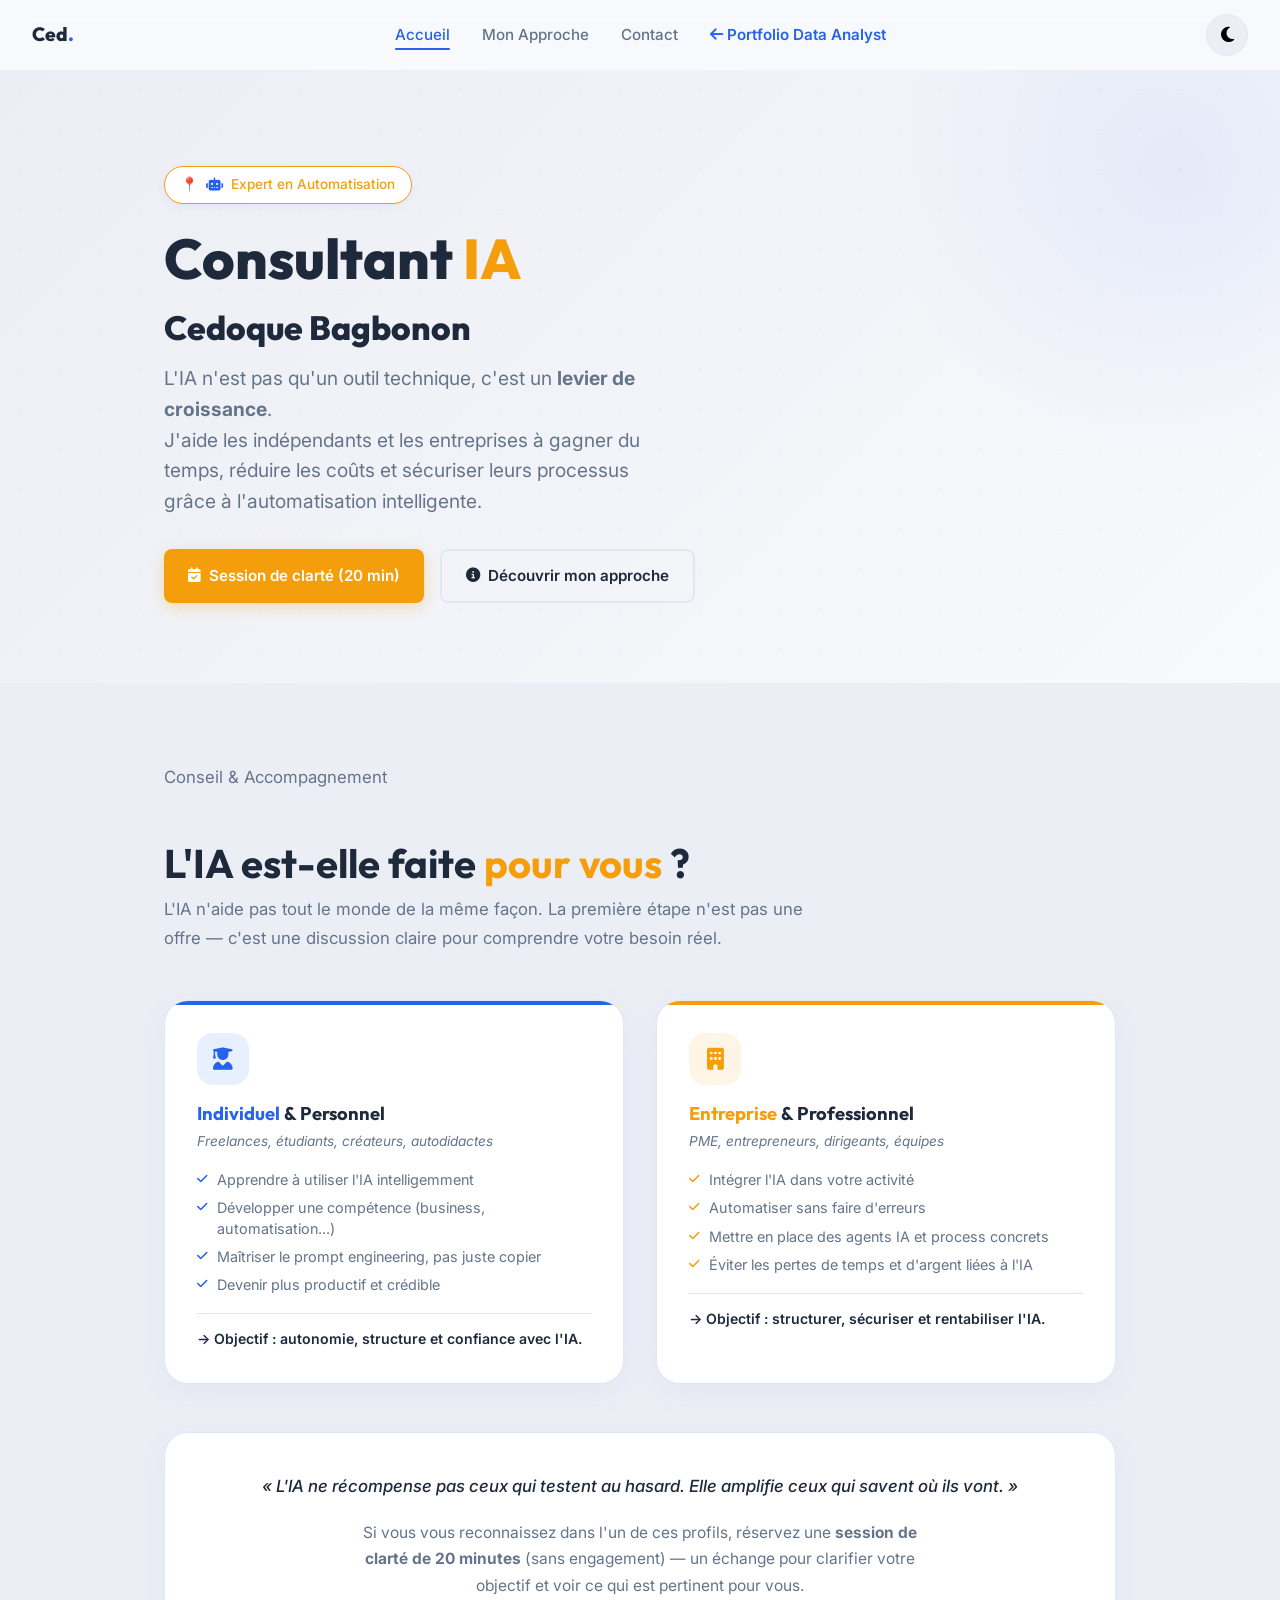
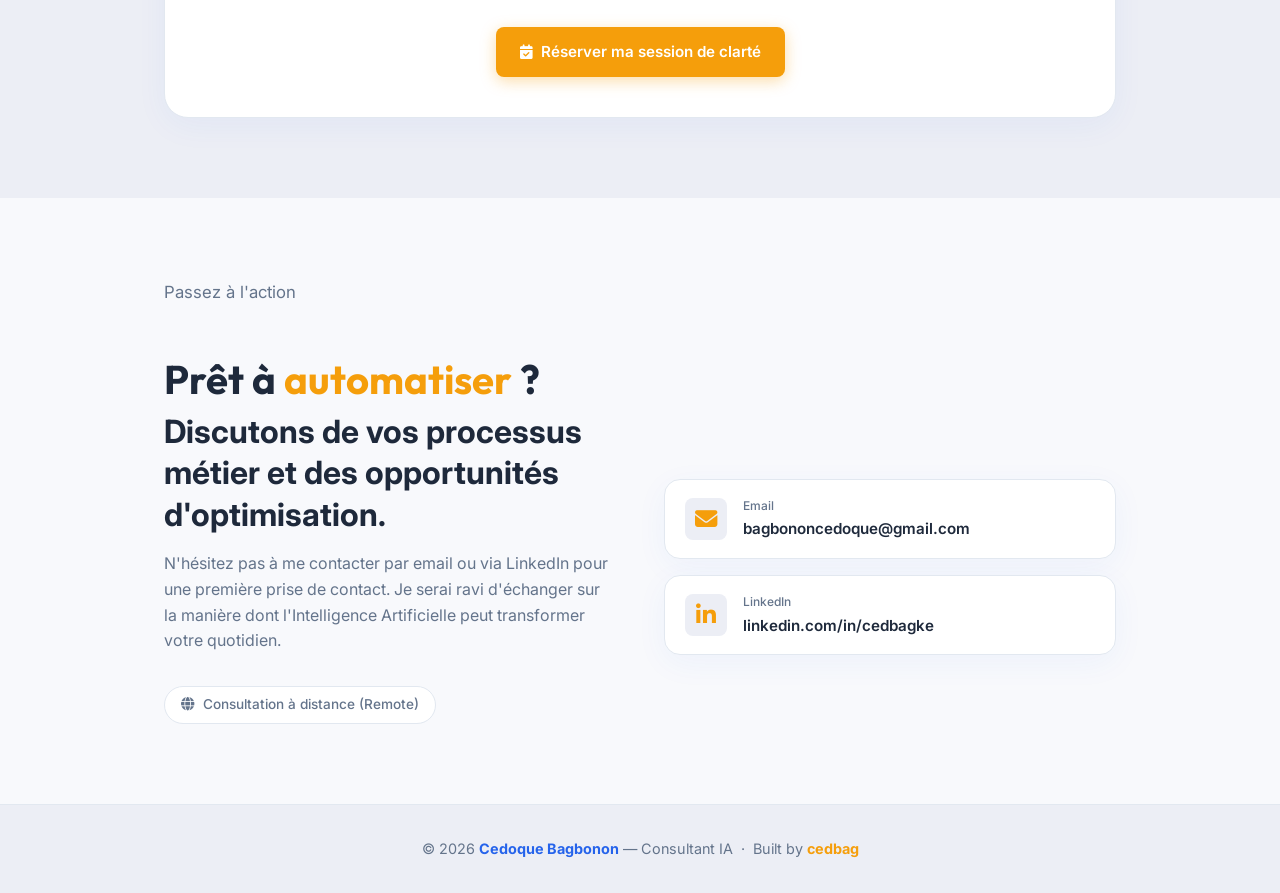
==== consultant-ia.html @ 60657709 "feat: optimization for Data Analyst recruitment, split IA profile" ====
<!DOCTYPE html>
<html lang="fr" data-theme="light">

<head>
  <meta charset="UTF-8">
  <meta name="viewport" content="width=device-width, initial-scale=1.0">
  <meta name="description"
    content="Cedoque Bagbonon – Consultant IA à Cotonou, Bénin. J'aide les entreprises et particuliers à automatiser leurs processus.">
  <title>Consultant IA | Cedoque Bagbonon</title>
  <link rel="icon" type="image/svg+xml"
    href="data:image/svg+xml,%3Csvg xmlns='http://www.w3.org/2000/svg' viewBox='0 0 32 32'%3E%3Crect width='32' height='32' rx='8' fill='%23F59E0B'/%3E%3Ctext x='16' y='22' font-family='sans-serif' font-size='14' font-weight='700' text-anchor='middle' fill='white'%3ECB%3C/text%3E%3C/svg%3E">
  <link rel="stylesheet" href="https://cdnjs.cloudflare.com/ajax/libs/font-awesome/6.5.0/css/all.min.css">
  <link href="https://assets.calendly.com/assets/external/widget.css" rel="stylesheet">
  <link rel="stylesheet" href="style.css">
</head>

<body>
  <!-- ============================================================
       NAVIGATION
  ============================================================ -->
  <nav id="navbar" class="glass-nav">
    <div class="nav-logo">Ced<span>.</span></div>

    <div class="nav-links" id="nav-links">
      <a href="#hero">Accueil</a>
      <a href="#consultation-ia">Mon Approche</a>
      <a href="#contact">Contact</a>
      <a href="index.html" class="nav-ia-link" style="color: var(--accent-blue) !important;"><i class="fas fa-arrow-left"></i> Portfolio Data Analyst</a>
    </div>

    <div class="nav-right">
      <button id="theme-toggle" aria-label="Basculer le mode sombre/clair">
        <i class="fas fa-moon" id="theme-icon"></i>
      </button>
      <button class="nav-toggle" id="nav-toggle" aria-label="Menu">
        <span></span><span></span><span></span>
      </button>
    </div>
  </nav>

  <!-- ============================================================
       HERO
  ============================================================ -->
  <section id="hero" class="hero-ia">
    <div class="hero-background-pattern"></div>
    <div class="container relative-z">
      <div class="hero-inner">
        <div class="hero-text fade-in">
          <div class="hero-badge" style="border-color: var(--accent-amber); color: var(--accent-amber);">
            <i class="fas fa-robot"></i> Expert en Automatisation
          </div>
          <h1 class="hero-title">
            Consultant <span class="accent-amber">IA</span><br>
            <span style="font-size: 0.6em; color: var(--text-primary);">Cedoque Bagbonon</span>
          </h1>
          <p class="hero-tagline">
            L'IA n'est pas qu'un outil technique, c'est un <strong>levier de croissance</strong>.<br>
            J'aide les indépendants et les entreprises à gagner du temps, réduire les coûts et sécuriser leurs processus grâce à l'automatisation intelligente.
          </p>
          <div class="hero-cta">
            <a href="" onclick="Calendly.initPopupWidget({url: 'https://calendly.com/bagbononcedoque/30min'}); return false;" class="btn btn-primary" style="background: var(--accent-amber); box-shadow: 0 4px 15px rgba(245, 158, 11, 0.3);">
              <i class="fas fa-calendar-check"></i> Session de clarté (20 min)
            </a>
            <a href="#consultation-ia" class="btn btn-secondary">
              <i class="fas fa-info-circle"></i> Découvrir mon approche
            </a>
          </div>
        </div>
      </div>
    </div>
  </section>

  <!-- ============================================================
       CONSULTATION IA
  ============================================================ -->
  <section id="consultation-ia" class="section">
    <div class="container">
      <p class="section-subtitle">Conseil & Accompagnement</p>
      <h2 class="section-title fade-in">
        L'IA est-elle faite <span class="accent-amber">pour vous</span> ?
      </h2>
      <p class="section-subtitle fade-in ia-subtitle">
        L'IA n'aide pas tout le monde de la même façon. La première étape n'est pas une offre — c'est
        une discussion claire pour comprendre votre besoin réel.
      </p>

      <div class="ia-profiles fade-in">

        <!-- Profil 1 : Individuel -->
        <div class="ia-profile-card personal glass-card">
          <div class="ia-profile-icon">
            <i class="fas fa-user-graduate"></i>
          </div>
          <h3><span class="accent">Individuel</span> &amp; Personnel</h3>
          <p class="ia-profile-desc">Freelances, étudiants, créateurs, autodidactes</p>
          <ul class="ia-profile-list">
            <li><i class="fas fa-check"></i> Apprendre à utiliser l'IA intelligemment</li>
            <li><i class="fas fa-check"></i> Développer une compétence (business, automatisation...)</li>
            <li><i class="fas fa-check"></i> Maîtriser le prompt engineering, pas juste copier</li>
            <li><i class="fas fa-check"></i> Devenir plus productif et crédible</li>
          </ul>
          <p class="ia-profile-goal">→ Objectif : autonomie, structure et confiance avec l'IA.</p>
        </div>

        <!-- Profil 2 : Entreprise -->
        <div class="ia-profile-card business glass-card">
          <div class="ia-profile-icon">
            <i class="fas fa-building"></i>
          </div>
          <h3><span class="accent-amber">Entreprise</span> &amp; Professionnel</h3>
          <p class="ia-profile-desc">PME, entrepreneurs, dirigeants, équipes</p>
          <ul class="ia-profile-list">
            <li><i class="fas fa-check"></i> Intégrer l'IA dans votre activité</li>
            <li><i class="fas fa-check"></i> Automatiser sans faire d'erreurs</li>
            <li><i class="fas fa-check"></i> Mettre en place des agents IA et process concrets</li>
            <li><i class="fas fa-check"></i> Éviter les pertes de temps et d'argent liées à l'IA</li>
          </ul>
          <p class="ia-profile-goal">→ Objectif : structurer, sécuriser et rentabiliser l'IA.</p>
        </div>

      </div>

      <!-- Citation + CTA -->
      <div class="ia-cta-block fade-in glass-card">
        <blockquote class="ia-quote">
          &laquo;&nbsp;L'IA ne récompense pas ceux qui testent au hasard.
          Elle amplifie ceux qui savent où ils vont.&nbsp;&raquo;
        </blockquote>
        <p class="ia-cta-desc">
          Si vous vous reconnaissez dans l'un de ces profils, réservez une <strong>session de clarté
          de 20 minutes</strong> (sans engagement) — un échange pour clarifier votre objectif et voir ce
          qui est pertinent pour vous.
        </p>
        <div class="ia-cta-buttons">
          <a href=""
            onclick="Calendly.initPopupWidget({url: 'https://calendly.com/bagbononcedoque/30min'}); return false;"
            class="btn btn-amber" style="background: var(--accent-amber); color: white; padding: 0.75rem 1.5rem; border-radius: var(--radius-sm); display: inline-flex; align-items: center; gap: 0.5rem; font-weight: 600; text-decoration: none;">
            <i class="fas fa-calendar-check"></i> Réserver ma session de clarté
          </a>
        </div>
      </div>
    </div>
  </section>

  <!-- ============================================================
       CONTACT
  ============================================================ -->
  <section id="contact" class="section" style="background: var(--bg-primary);">
    <div class="container">
      <p class="section-subtitle">Passez à l'action</p>
      <h2 class="section-title fade-in">Prêt à <span class="accent-amber">automatiser</span> ?</h2>

      <div class="contact-grid fade-in">
        <div class="contact-left">
          <p class="contact-headline">Discutons de vos processus métier et des opportunités d'optimisation.</p>
          <p class="contact-desc">
            N'hésitez pas à me contacter par email ou via LinkedIn pour une première prise de contact. Je serai ravi d'échanger sur la manière dont l'Intelligence Artificielle peut transformer votre quotidien.
          </p>
          <span class="contact-location">
            <i class="fas fa-globe"></i>
            Consultation à distance (Remote)
          </span>
        </div>

        <div class="contact-links">
          <a href="mailto:bagbononcedoque@gmail.com" class="contact-link glass-card">
            <span class="contact-link-icon" style="color: var(--accent-amber);"><i class="fas fa-envelope"></i></span>
            <div class="contact-link-text">
              <span class="contact-link-label">Email</span>
              <span class="contact-link-value">bagbononcedoque@gmail.com</span>
            </div>
          </a>
          <a href="https://www.linkedin.com/in/cedbagke" target="_blank" rel="noopener noreferrer" class="contact-link glass-card">
            <span class="contact-link-icon" style="color: var(--accent-amber);"><i class="fab fa-linkedin-in"></i></span>
            <div class="contact-link-text">
              <span class="contact-link-label">LinkedIn</span>
              <span class="contact-link-value">linkedin.com/in/cedbagke</span>
            </div>
          </a>
        </div>
      </div>
    </div>
  </section>

  <!-- ============================================================
       FOOTER
  ============================================================ -->
  <footer>
    <p>
      &copy; 2026 <strong>Cedoque Bagbonon</strong> — Consultant IA
      &nbsp;&middot;&nbsp;
      Built by <strong class="accent-amber">cedbag</strong>
    </p>
  </footer>

  <script src="https://assets.calendly.com/assets/external/widget.js" type="text/javascript" async></script>
  <script src="script.js"></script>
</body>
</html>
---- style.css ----
/* ===================================================
   PORTFOLIO – Cedoque Bagbonon
   Style global | Dark/Light Mode | Responsive
=================================================== */

/* --- Google Fonts --- */
@import url('https://fonts.googleapis.com/css2?family=Outfit:wght@300;400;500;600;700;800&family=Inter:wght@300;400;500;600&display=swap');

/* --- CSS Variables (Mode Clair par défaut) --- */
:root {
  --bg-primary: #F8F9FC;
  --bg-secondary: #ECEEF5;
  --bg-card: #FFFFFF;
  --accent-blue: #2563EB;
  --accent-blue-light: #60A5FA;
  --accent-amber: #F59E0B;
  --accent-amber-light: #FCD34D;
  --text-primary: #1E293B;
  --text-secondary: #64748B;
  --text-inverse: #F8F9FC;
  --border: #E2E8F0;
  --shadow-sm: 0 2px 8px rgba(37, 99, 235, 0.07);
  --shadow-md: 0 8px 32px rgba(37, 99, 235, 0.12);
  --shadow-lg: 0 20px 60px rgba(37, 99, 235, 0.15);
  --radius-sm: 8px;
  --radius-md: 16px;
  --radius-lg: 24px;
  --radius-full: 9999px;
  --transition: 0.3s cubic-bezier(0.4, 0, 0.2, 1);
  --font-heading: 'Outfit', sans-serif;
  --font-body: 'Inter', sans-serif;
  --nav-height: 70px;
}

/* --- Mode Sombre (Bleu Nuit) --- */
[data-theme="dark"] {
  --bg-primary: #0F1624;
  --bg-secondary: #1A2540;
  --bg-card: #1E2D4A;
  --accent-blue: #3B82F6;
  --accent-blue-light: #93C5FD;
  --accent-amber: #FBBF24;
  --accent-amber-light: #FDE68A;
  --text-primary: #E2E8F0;
  --text-secondary: #94A3B8;
  --text-inverse: #0F1624;
  --border: #2D3F6B;
  --shadow-sm: 0 2px 8px rgba(0, 0, 0, 0.3);
  --shadow-md: 0 8px 32px rgba(0, 0, 0, 0.4);
  --shadow-lg: 0 20px 60px rgba(0, 0, 0, 0.5);
}

/* =============================================
   RESET & BASE
============================================= */
*,
*::before,
*::after {
  box-sizing: border-box;
  margin: 0;
  padding: 0;
}

html {
  scroll-behavior: smooth;
  scroll-padding-top: var(--nav-height);
}

body {
  font-family: var(--font-body);
  background-color: var(--bg-primary);
  color: var(--text-primary);
  line-height: 1.7;
  transition: background-color var(--transition), color var(--transition);
  overflow-x: hidden;
}

h1,
h2,
h3,
h4 {
  font-family: var(--font-heading);
  line-height: 1.2;
}

a {
  color: var(--accent-blue);
  text-decoration: none;
  transition: color var(--transition);
}

a:hover {
  color: var(--accent-amber);
}

img {
  max-width: 100%;
  display: block;
}

/* =============================================
   LAYOUT HELPERS
============================================= */
.container {
  max-width: 1000px;
  margin: 0 auto;
  padding: 0 1.5rem;
}

.section {
  padding: 5rem 0;
}

.section-title {
  font-size: clamp(1.8rem, 4vw, 2.5rem);
  font-weight: 700;
  color: var(--text-primary);
  margin-bottom: 0.5rem;
}

.section-subtitle {
  color: var(--text-secondary);
  font-size: 1.05rem;
  margin-bottom: 3rem;
}

.accent {
  color: var(--accent-blue);
}

.accent-amber {
  color: var(--accent-amber);
}

/* Classes utilitaires (remplacent les anciens styles inline) */
.icon-amber { color: var(--accent-amber); }
.icon-blue  { color: var(--accent-blue); }

.about-desc {
  color: var(--text-secondary);
  margin-bottom: 2rem;
  font-size: 0.97rem;
  line-height: 1.7;
  text-align: justify;
}

.langs-grid--spaced {
  margin-top: 2rem;
}

.ia-subtitle {
  max-width: 640px;
}


/* Fade-in au scroll */
.fade-in {
  opacity: 0;
  transform: translateY(30px);
  transition: opacity 0.6s ease, transform 0.6s ease;
}

.fade-in.visible {
  opacity: 1;
  transform: translateY(0);
}

/* =============================================
   NAVIGATION
============================================= */
nav {
  position: sticky;
  top: 0;
  z-index: 100;
  background: var(--bg-primary);
  border-bottom: 1px solid var(--border);
  height: var(--nav-height);
  display: flex;
  align-items: center;
  justify-content: space-between;
  padding: 0 2rem;
  -webkit-backdrop-filter: blur(10px);
  backdrop-filter: blur(10px);
  transition: background-color var(--transition);
}

.nav-logo {
  font-family: var(--font-heading);
  font-weight: 800;
  font-size: 1.2rem;
  color: var(--text-primary);
}

.nav-logo span {
  color: var(--accent-blue);
}

.nav-links {
  display: flex;
  align-items: center;
  gap: 2rem;
}

.nav-links a {
  color: var(--text-secondary);
  font-weight: 500;
  font-size: 0.95rem;
  position: relative;
  transition: color var(--transition);
}

.nav-links a::after {
  content: '';
  position: absolute;
  bottom: -3px;
  left: 0;
  width: 0;
  height: 2px;
  background: var(--accent-blue);
  transition: width var(--transition);
  border-radius: 2px;
}

.nav-links a:hover,
.nav-links a.active {
  color: var(--accent-blue);
}

.nav-links a:hover::after,
.nav-links a.active::after {
  width: 100%;
}

/* Toggle Dark/Light */
#theme-toggle {
  background: var(--bg-secondary);
  border: 1px solid var(--border);
  border-radius: var(--radius-full);
  width: 42px;
  height: 42px;
  display: flex;
  align-items: center;
  justify-content: center;
  cursor: pointer;
  font-size: 1.1rem;
  transition: background var(--transition), transform var(--transition);
  flex-shrink: 0;
}

#theme-toggle:hover {
  transform: rotate(20deg);
  background: var(--bg-secondary);
}

/* --- Icônes Font Awesome (styles globaux) --- */
.fa,
.fas,
.fab,
.far {
  display: inline-flex;
  align-items: center;
  justify-content: center;
}

/* Hero badge icon */
.hero-badge .fas {
  color: var(--accent-blue);
  font-size: 0.85rem;
}

/* Timeline icons */
.timeline-icon {
  color: var(--accent-blue);
  font-size: 0.95rem;
  margin-right: 0.4rem;
}

/* Expertise icon FA (remplace l'emoji) */
.expertise-icon-fa {
  width: 56px;
  height: 56px;
  border-radius: var(--radius-md);
  display: flex;
  align-items: center;
  justify-content: center;
  font-size: 1.5rem;
  margin-bottom: 1.25rem;
}

.expertise-card.blue .expertise-icon-fa {
  background: rgba(37, 99, 235, 0.12);
  color: var(--accent-blue);
}

.expertise-card.amber .expertise-icon-fa {
  background: rgba(245, 158, 11, 0.12);
  color: var(--accent-amber);
}

/* Skill icon */
.skill-icon {
  font-size: 1rem;
  color: var(--accent-blue);
}

/* Certification icons */
.cert-icon-fa {
  width: 42px;
  height: 42px;
  border-radius: var(--radius-sm);
  display: flex;
  align-items: center;
  justify-content: center;
  font-size: 1.1rem;
  flex-shrink: 0;
}

.cert-icon-fa.blue {
  background: rgba(37, 99, 235, 0.1);
  color: var(--accent-blue);
}

.cert-icon-fa.amber {
  background: rgba(245, 158, 11, 0.1);
  color: var(--accent-amber);
}

/* Achievement icon */
.achieve-icon {
  font-size: 1.1rem;
  color: var(--accent-blue);
  width: 36px;
  height: 36px;
  background: rgba(37, 99, 235, 0.1);
  border-radius: 50%;
  display: flex;
  align-items: center;
  justify-content: center;
  flex-shrink: 0;
}

/* Contact link icon */
.contact-link-icon {
  width: 42px;
  height: 42px;
  background: var(--bg-secondary);
  border-radius: var(--radius-sm);
  display: flex;
  align-items: center;
  justify-content: center;
  font-size: 1.2rem;
  color: var(--accent-blue);
  flex-shrink: 0;
}

/* Case study org icon */
.case-study-org .fas {
  color: var(--accent-blue);
  margin-right: 0.3rem;
}

/* Meta tag icon */
.meta-tag .fas {
  color: var(--accent-blue);
  font-size: 0.7rem;
  margin-right: 0.2rem;
}

/* Language card icon */
.lang-flag-icon {
  font-size: 1.6rem;
  color: var(--accent-blue);
}

/* Button icons */
.btn .fas,
.btn .fab,
.button .fas,
.button .fab {
  font-size: 0.9rem;
}

.nav-right {
  display: flex;
  align-items: center;
  gap: 1rem;
}

/* =============================================
   HERO SECTION
============================================= */
#hero {
  background: linear-gradient(135deg, var(--bg-secondary) 0%, var(--bg-primary) 100%);
  padding: 6rem 0 5rem;
  position: relative;
  overflow: hidden;
}

#hero::before {
  content: '';
  position: absolute;
  top: -200px;
  right: -200px;
  width: 600px;
  height: 600px;
  border-radius: 50%;
  background: radial-gradient(circle, rgba(37, 99, 235, 0.08) 0%, transparent 70%);
  pointer-events: none;
}

.hero-inner {
  display: flex;
  align-items: center;
  justify-content: space-between;
  gap: 3rem;
}

.hero-text {
  flex: 1;
}

.hero-badge {
  display: inline-flex;
  align-items: center;
  gap: 0.5rem;
  background: var(--bg-card);
  border: 1px solid var(--border);
  border-radius: var(--radius-full);
  padding: 0.4rem 1rem;
  font-size: 0.85rem;
  font-weight: 500;
  color: var(--text-secondary);
  margin-bottom: 1.5rem;
  box-shadow: var(--shadow-sm);
}

.hero-badge::before {
  content: '📍';
}

.hero-title {
  font-size: clamp(2.2rem, 5vw, 3.5rem);
  font-weight: 800;
  color: var(--text-primary);
  margin-bottom: 0.75rem;
  line-height: 1.1;
}

.hero-tagline {
  font-size: clamp(1rem, 2vw, 1.2rem);
  color: var(--text-secondary);
  margin-bottom: 2rem;
  max-width: 520px;
  line-height: 1.6;
}

/* Typewriter */
.typewriter-wrapper {
  display: inline-block;
  color: var(--accent-blue);
  font-weight: 700;
  position: relative;
}

.typewriter-cursor {
  display: inline-block;
  width: 3px;
  background: var(--accent-amber);
  animation: blink 1s infinite;
  border-radius: 2px;
  margin-left: 2px;
  vertical-align: text-bottom;
}

@keyframes blink {

  0%,
  100% {
    opacity: 1
  }

  50% {
    opacity: 0
  }
}

.hero-cta {
  display: flex;
  gap: 1rem;
  flex-wrap: wrap;
}

/* =============================================
   BUTTONS
============================================= */
.btn {
  display: inline-flex;
  align-items: center;
  gap: 0.5rem;
  padding: 0.75rem 1.5rem;
  border-radius: var(--radius-sm);
  font-weight: 600;
  font-size: 0.95rem;
  cursor: pointer;
  border: none;
  text-decoration: none;
  transition: all var(--transition);
  font-family: var(--font-body);
}

.btn-primary {
  background: var(--accent-blue);
  color: white;
  box-shadow: 0 4px 15px rgba(37, 99, 235, 0.3);
}

.btn-primary:hover {
  background: #1D4ED8;
  transform: translateY(-2px);
  box-shadow: 0 8px 25px rgba(37, 99, 235, 0.4);
  color: white;
}

.btn-secondary {
  background: transparent;
  color: var(--text-primary);
  border: 2px solid var(--border);
}

.btn-secondary:hover {
  border-color: var(--accent-amber);
  color: var(--accent-amber);
  transform: translateY(-2px);
}

/* Boutons des cartes projets */
.button {
  display: inline-flex;
  align-items: center;
  gap: 0.4rem;
  background: var(--accent-blue);
  color: white !important;
  padding: 0.55rem 1.1rem;
  border-radius: var(--radius-sm);
  font-weight: 600;
  font-size: 0.9rem;
  margin-top: 1rem;
  transition: all var(--transition);
}

.button:hover {
  background: #1D4ED8;
  transform: translateY(-2px);
  box-shadow: 0 4px 15px rgba(37, 99, 235, 0.35);
  color: white !important;
}

/* Bouton GitHub secondaire sur les cartes projet */
.btn-github-card {
  background: var(--bg-secondary) !important;
  color: var(--text-primary) !important;
  border: 1px solid var(--border);
  box-shadow: none;
}

.btn-github-card:hover {
  background: var(--text-primary) !important;
  color: var(--bg-primary) !important;
  border-color: var(--text-primary);
  box-shadow: none;
}

/* =============================================
   RÉALISATIONS — layout corrigé
============================================= */
.achievements-list {
  list-style: none;
  display: flex;
  flex-direction: column;
  gap: 0.85rem;
}

.achievements-list li {
  display: flex;
  align-items: flex-start;
  gap: 0.85rem;
  background: var(--bg-card);
  border: 1px solid var(--border);
  border-radius: var(--radius-sm);
  padding: 0.9rem 1.2rem;
  box-shadow: var(--shadow-sm);
  font-size: 0.95rem;
  color: var(--text-secondary);
  line-height: 1.55;
}

.achievements-list li span {
  flex: 1;
}

.achievements-list .achieve-icon {
  flex-shrink: 0;
  margin-top: 2px;
}


/* =============================================
   HERO PHOTO
============================================= */
.hero-photo-wrapper {
  position: relative;
  flex-shrink: 0;
  width: 240px;
  height: 240px;
}

.hero-photo-ring {
  position: absolute;
  inset: -10px;
  border-radius: 50%;
  background: conic-gradient(var(--accent-amber), var(--accent-blue), var(--accent-amber));
  animation: spin-ring 6s linear infinite;
  opacity: 0.6;
}

@keyframes spin-ring {
  to {
    transform: rotate(360deg);
  }
}

.hero-photo-ring-inner {
  position: absolute;
  inset: 4px;
  border-radius: 50%;
  background: var(--bg-primary);
}

.hero-photo {
  position: absolute;
  inset: 12px;
  border-radius: 50%;
  object-fit: cover;
  width: calc(100% - 24px);
  height: calc(100% - 24px);
}

/* =============================================
   ABOUT / MON HISTOIRE
============================================= */
#about {
  background: var(--bg-secondary);
}

.about-grid {
  display: grid;
  grid-template-columns: 1fr 1.8fr;
  gap: 3rem;
  align-items: start;
}

.about-sidebar {
  text-align: center;
}

.about-photo {
  width: 160px;
  height: 160px;
  border-radius: 50%;
  object-fit: cover;
  margin: 0 auto 1.5rem;
  border: 4px solid var(--accent-blue);
  box-shadow: var(--shadow-md);
}

.personality-badges {
  display: flex;
  flex-wrap: wrap;
  gap: 0.5rem;
  justify-content: center;
  margin-top: 1rem;
}

.badge {
  background: var(--bg-card);
  border: 1px solid var(--border);
  border-radius: var(--radius-full);
  padding: 0.3rem 0.8rem;
  font-size: 0.8rem;
  font-weight: 600;
  color: var(--text-secondary);
}

.badge.blue {
  border-color: var(--accent-blue);
  color: var(--accent-blue);
}

.badge.amber {
  border-color: var(--accent-amber);
  color: var(--accent-amber);
}

/* Timeline */
.timeline {
  position: relative;
  padding-left: 1.5rem;
}

.timeline::before {
  content: '';
  position: absolute;
  left: 0;
  top: 0;
  bottom: 0;
  width: 2px;
  background: linear-gradient(to bottom, var(--accent-blue), var(--accent-amber));
  border-radius: 2px;
}

.timeline-item {
  position: relative;
  margin-bottom: 2rem;
  padding-left: 1.5rem;
}

.timeline-item::before {
  content: '';
  position: absolute;
  left: -1.95rem;
  top: 6px;
  width: 12px;
  height: 12px;
  border-radius: 50%;
  background: var(--accent-blue);
  border: 3px solid var(--bg-secondary);
  box-shadow: 0 0 0 2px var(--accent-blue);
}

.timeline-year {
  font-size: 0.8rem;
  font-weight: 700;
  color: var(--accent-blue);
  text-transform: uppercase;
  letter-spacing: 1px;
}

.timeline-title {
  font-family: var(--font-heading);
  font-weight: 600;
  font-size: 1rem;
  color: var(--text-primary);
  margin: 0.2rem 0;
}

.timeline-desc {
  font-size: 0.88rem;
  color: var(--text-secondary);
}

.about-intro {
  font-size: 1.1rem;
  color: var(--text-primary);
  font-weight: 500;
  margin-bottom: 1.5rem;
  line-height: 1.6;
  border-left: 3px solid var(--accent-amber);
  padding-left: 1rem;
}

/* =============================================
   DOUBLE EXPERTISE
============================================= */
#expertise {
  background: var(--bg-primary);
}

.expertise-grid {
  display: grid;
  grid-template-columns: 1fr 1fr;
  gap: 2rem;
}

.expertise-card {
  background: var(--bg-card);
  border: 1px solid var(--border);
  border-radius: var(--radius-lg);
  padding: 2.5rem;
  box-shadow: var(--shadow-sm);
  transition: transform var(--transition), box-shadow var(--transition);
  position: relative;
  overflow: hidden;
}

.expertise-card::before {
  content: '';
  position: absolute;
  top: 0;
  left: 0;
  right: 0;
  height: 4px;
  border-radius: var(--radius-lg) var(--radius-lg) 0 0;
}

.expertise-card.blue::before {
  background: var(--accent-blue);
}

.expertise-card.amber::before {
  background: var(--accent-amber);
}

.expertise-card:hover {
  transform: translateY(-6px);
  box-shadow: var(--shadow-lg);
}

.expertise-icon {
  font-size: 2.5rem;
  margin-bottom: 1rem;
}

.expertise-card h3 {
  font-size: 1.3rem;
  font-weight: 700;
  margin-bottom: 0.75rem;
  color: var(--text-primary);
}

.expertise-card p {
  color: var(--text-secondary);
  font-size: 0.95rem;
  line-height: 1.6;
}

.expertise-list {
  list-style: none;
  margin-top: 1rem;
  display: flex;
  flex-direction: column;
  gap: 0.4rem;
}

.expertise-list li {
  font-size: 0.88rem;
  color: var(--text-secondary);
  display: flex;
  align-items: center;
  gap: 0.5rem;
}

.expertise-list li::before {
  content: '▸';
  color: var(--accent-blue);
}

.expertise-card.amber .expertise-list li::before {
  color: var(--accent-amber);
}

/* =============================================
   COMPÉTENCES
============================================= */
#skills {
  background: var(--bg-secondary);
}

.skills-layout {
  display: grid;
  grid-template-columns: 1.2fr 1fr;
  gap: 3rem;
  align-items: start;
}

.skill-item {
  margin-bottom: 1.5rem;
}

.skill-header {
  display: flex;
  justify-content: space-between;
  align-items: center;
  margin-bottom: 0.5rem;
}

.skill-name {
  font-weight: 600;
  font-size: 0.95rem;
  display: flex;
  align-items: center;
  gap: 0.5rem;
  color: var(--text-primary);
}

.skill-icon {
  font-size: 1.1rem;
}

.skill-level {
  font-size: 0.8rem;
  color: var(--text-secondary);
  font-weight: 500;
}

.skill-bar {
  height: 8px;
  background: var(--border);
  border-radius: var(--radius-full);
  overflow: hidden;
}

.skill-fill {
  height: 100%;
  border-radius: var(--radius-full);
  background: linear-gradient(90deg, var(--accent-blue), var(--accent-blue-light));
  width: 0%;
  transition: width 1.2s cubic-bezier(0.4, 0, 0.2, 1);
}

.skill-fill.amber-fill {
  background: linear-gradient(90deg, var(--accent-amber), var(--accent-amber-light));
}

/* Débutant → Vert émeraude */
.skill-fill.green-fill {
  background: linear-gradient(90deg, #10b981, #34d399);
}

/* Outils complémentaires */
.tools-title {
  font-family: var(--font-heading);
  font-weight: 600;
  font-size: 1.1rem;
  color: var(--text-primary);
  margin-bottom: 1rem;
}

.tools-grid {
  display: flex;
  flex-wrap: wrap;
  gap: 0.6rem;
}

.tool-badge {
  background: var(--bg-card);
  border: 1px solid var(--border);
  border-radius: var(--radius-sm);
  padding: 0.4rem 0.9rem;
  font-size: 0.85rem;
  font-weight: 500;
  color: var(--text-secondary);
  transition: border-color var(--transition), color var(--transition);
}

.tool-badge:hover {
  border-color: var(--accent-blue);
  color: var(--accent-blue);
}

/* Langues */
.langs-grid {
  display: flex;
  gap: 1rem;
  margin-top: 1.5rem;
}

.lang-card {
  flex: 1;
  background: var(--bg-card);
  border: 1px solid var(--border);
  border-radius: var(--radius-md);
  padding: 1rem;
  text-align: center;
}

.lang-flag {
  font-size: 1.8rem;
}

.lang-name {
  font-weight: 700;
  font-size: 0.9rem;
  margin: 0.3rem 0 0.1rem;
  color: var(--text-primary);
}

.lang-level {
  font-size: 0.78rem;
  color: var(--text-secondary);
}

/* =============================================
   CERTIFICATIONS
============================================= */
#certifications {
  background: var(--bg-primary);
}

.certs-grid {
  display: grid;
  grid-template-columns: repeat(auto-fill, minmax(280px, 1fr));
  gap: 1.25rem;
}

.cert-card {
  background: var(--bg-card);
  border: 1px solid var(--border);
  border-radius: var(--radius-md);
  padding: 1.25rem 1.5rem;
  display: flex;
  align-items: flex-start;
  gap: 1rem;
  box-shadow: var(--shadow-sm);
  transition: transform var(--transition), box-shadow var(--transition);
}

.cert-card:hover {
  transform: translateY(-3px);
  box-shadow: var(--shadow-md);
}

.cert-icon {
  font-size: 1.6rem;
  flex-shrink: 0;
  margin-top: 2px;
}


.cert-name {
  font-weight: 600;
  font-size: 0.92rem;
  color: var(--text-primary);
  line-height: 1.4;
}

.cert-source {
  font-size: 0.8rem;
  color: var(--text-secondary);
  margin-top: 0.25rem;
}

/* =============================================
   RÉALISATIONS
============================================= */
#achievements {
  background: var(--bg-secondary);
}

.achievements-list {
  list-style: none;
  display: flex;
  flex-direction: column;
  gap: 1rem;
}

.achievements-list li {
  background: var(--bg-card);
  border: 1px solid var(--border);
  border-radius: var(--radius-md);
  padding: 1.1rem 1.5rem;
  display: flex;
  align-items: center;
  gap: 1rem;
  box-shadow: var(--shadow-sm);
  font-size: 0.97rem;
  color: var(--text-primary);
  transition: transform var(--transition);
}

.achievements-list li:hover {
  transform: translateX(5px);
}

/* =============================================
   PROJETS
============================================= */
#projects {
  background: var(--bg-primary);
}

#filter-controls {
  display: flex;
  flex-wrap: wrap;
  gap: 0.6rem;
  margin-bottom: 2rem;
}

.filter-btn {
  background: var(--bg-card);
  border: 1px solid var(--border);
  border-radius: var(--radius-full);
  padding: 0.5rem 1.2rem;
  font-weight: 600;
  font-size: 0.88rem;
  cursor: pointer;
  color: var(--text-secondary);
  font-family: var(--font-body);
  transition: all var(--transition);
}

.filter-btn.active,
.filter-btn:hover {
  background: var(--accent-blue);
  border-color: var(--accent-blue);
  color: white;
  box-shadow: 0 4px 12px rgba(37, 99, 235, 0.3);
}

.projects-grid {
  display: grid;
  grid-template-columns: 1fr;
  gap: 1.5rem;
}

.case-study {
  background: var(--bg-card);
  border: 1px solid var(--border);
  border-radius: var(--radius-lg);
  overflow: hidden;
  box-shadow: var(--shadow-sm);
  transition: transform var(--transition), box-shadow var(--transition);
  display: flex;
  flex-direction: column;
}

.case-study:hover {
  transform: translateY(-6px);
  box-shadow: var(--shadow-md);
}

/* Glow coloré selon la catégorie de la carte */
.case-study:has(.case-study-header.blue):hover {
  box-shadow: 0 12px 40px rgba(37, 99, 235, 0.22), var(--shadow-md);
}

.case-study:has(.case-study-header.amber):hover {
  box-shadow: 0 12px 40px rgba(245, 158, 11, 0.22), var(--shadow-md);
}

.case-study:has(.case-study-header.green):hover {
  box-shadow: 0 12px 40px rgba(16, 185, 129, 0.22), var(--shadow-md);
}

/* ---- Bouton CV (double action) ---- */
.cv-buttons {
  display: flex;
  flex-wrap: wrap;
  gap: 0.75rem;
  margin-bottom: 1.25rem;
}

/* ---- Bouton Scroll-to-top ---- */
#scroll-top {
  position: fixed;
  bottom: 2rem;
  right: 2rem;
  width: 46px;
  height: 46px;
  border-radius: 50%;
  background: var(--accent-blue);
  color: #fff;
  border: none;
  cursor: pointer;
  display: flex;
  align-items: center;
  justify-content: center;
  font-size: 1rem;
  box-shadow: 0 4px 16px rgba(37, 99, 235, 0.35);
  opacity: 0;
  transform: translateY(12px);
  pointer-events: none;
  transition: opacity 0.3s ease, transform 0.3s ease, background 0.2s;
  z-index: 999;
}

#scroll-top.visible {
  opacity: 1;
  transform: translateY(0);
  pointer-events: all;
}

#scroll-top:hover {
  background: var(--accent-blue-light);
  box-shadow: 0 6px 20px rgba(37, 99, 235, 0.5);
  transform: translateY(-2px);
}


.case-study-header {
  height: 6px;
}

.case-study-header.blue {
  background: linear-gradient(90deg, var(--accent-blue), var(--accent-blue-light));
}

.case-study-header.amber {
  background: linear-gradient(90deg, var(--accent-amber), var(--accent-amber-light));
}

.case-study-header.green {
  background: linear-gradient(90deg, #10B981, #34D399);
}

.case-study-body {
  padding: 1.75rem;
  flex: 1;
}

.case-study-meta {
  display: flex;
  gap: 0.5rem;
  flex-wrap: wrap;
  margin-bottom: 0.8rem;
}

.meta-tag {
  font-size: 0.75rem;
  font-weight: 600;
  color: var(--text-secondary);
  background: var(--bg-secondary);
  border-radius: var(--radius-full);
  padding: 0.2rem 0.7rem;
}

.case-study h3 {
  font-size: 1.15rem;
  font-weight: 700;
  color: var(--text-primary);
  margin-bottom: 0.5rem;
}

.case-study-org {
  font-size: 0.8rem;
  color: var(--accent-blue);
  font-weight: 500;
  margin-bottom: 0.8rem;
}

.case-study p {
  color: var(--text-secondary);
  font-size: 0.92rem;
  margin-bottom: 0.5rem;
}

/* =============================================
   CONTACT
============================================= */
#contact {
  background: var(--bg-secondary);
}

.contact-grid {
  display: grid;
  grid-template-columns: 1fr 1fr;
  gap: 3rem;
  align-items: center;
}

.contact-headline {
  font-size: clamp(1.5rem, 3vw, 2rem);
  font-weight: 700;
  color: var(--text-primary);
  margin-bottom: 1rem;
  line-height: 1.3;
}

.contact-desc {
  color: var(--text-secondary);
  font-size: 1rem;
  margin-bottom: 2rem;
  line-height: 1.6;
}

.contact-location {
  display: inline-flex;
  align-items: center;
  gap: 0.5rem;
  background: var(--bg-card);
  border: 1px solid var(--border);
  border-radius: var(--radius-full);
  padding: 0.4rem 1rem;
  font-size: 0.85rem;
  color: var(--text-secondary);
  font-weight: 500;
}

.contact-links {
  display: flex;
  flex-direction: column;
  gap: 1rem;
}

.contact-link {
  display: flex;
  align-items: center;
  gap: 1rem;
  background: var(--bg-card);
  border: 1px solid var(--border);
  border-radius: var(--radius-md);
  padding: 1rem 1.25rem;
  color: var(--text-primary);
  font-weight: 500;
  font-size: 0.95rem;
  transition: all var(--transition);
  box-shadow: var(--shadow-sm);
}

.contact-link:hover {
  border-color: var(--accent-blue);
  color: var(--accent-blue);
  transform: translateX(5px);
  box-shadow: var(--shadow-md);
}

.contact-link-icon {
  font-size: 1.4rem;
  flex-shrink: 0;
}


.contact-link-label {
  font-size: 0.75rem;
  color: var(--text-secondary);
  display: block;
}

.contact-link-value {
  font-weight: 600;
}

/* =============================================
   FOOTER
============================================= */
footer {
  background: var(--bg-secondary);
  border-top: 1px solid var(--border);
  text-align: center;
  padding: 2rem 1rem;
  color: var(--text-secondary);
  font-size: 0.9rem;
}

footer strong {
  color: var(--accent-blue);
}

/* =============================================
   HAMBURGER MOBILE
============================================= */
.nav-toggle {
  display: none;
  flex-direction: column;
  gap: 5px;
  cursor: pointer;
  padding: 5px;
  background: none;
  border: none;
}

.nav-toggle span {
  display: block;
  width: 24px;
  height: 2px;
  background: var(--text-primary);
  border-radius: 2px;
  transition: all var(--transition);
}

/* =============================================
   RESPONSIVE
============================================= */
@media (max-width: 768px) {
  .nav-links {
    display: none;
    position: absolute;
    top: var(--nav-height);
    left: 0;
    right: 0;
    background: var(--bg-primary);
    border-bottom: 1px solid var(--border);
    flex-direction: column;
    gap: 0;
    padding: 1rem 0;
  }

  .nav-links.open {
    display: flex;
  }

  .nav-links a {
    padding: 0.75rem 2rem;
    border-radius: 0;
  }

  .nav-links a::after {
    display: none;
  }

  .nav-toggle {
    display: flex;
  }

  .hero-inner {
    flex-direction: column-reverse;
    text-align: center;
    gap: 2rem;
  }

  .hero-cta {
    justify-content: center;
  }

  .hero-photo-wrapper {
    width: 180px;
    height: 180px;
    margin: 0 auto;
  }

  .hero-tagline {
    margin: 0 auto 2rem;
  }

  .about-grid {
    grid-template-columns: 1fr;
  }

  .expertise-grid {
    grid-template-columns: 1fr;
  }

  .skills-layout {
    grid-template-columns: 1fr;
  }

  .contact-grid {
    grid-template-columns: 1fr;
  }

  .langs-grid {
    flex-direction: row;
  }

  .section {
    padding: 3.5rem 0;
  }
}

@media (max-width: 480px) {
  .certs-grid {
    grid-template-columns: 1fr;
  }

  nav {
    padding: 0 1rem;
  }
}

/* ==============================================
   NOUVELLES AMÉLIORATIONS
============================================== */

/* ---- #12 : Barre de progression de lecture ---- */
#reading-progress {
  position: fixed;
  top: 0;
  left: 0;
  width: 0%;
  height: 3px;
  background: linear-gradient(90deg, var(--accent-blue), var(--accent-amber));
  z-index: 10000;
  transition: width 0.1s linear;
  border-radius: 0 2px 2px 0;
}

/* ---- #8 : Badge "Disponible immédiatement" ---- */
.hero-available-badge {
  display: inline-flex;
  align-items: center;
  gap: 0.45rem;
  background: rgba(16, 185, 129, 0.12);
  border: 1px solid rgba(16, 185, 129, 0.35);
  color: #059669;
  font-size: 0.8rem;
  font-weight: 600;
  padding: 0.3rem 0.85rem;
  border-radius: var(--radius-full);
  margin-top: 0.5rem;
  width: fit-content;
}

[data-theme="dark"] .hero-available-badge {
  color: #34d399;
  background: rgba(16, 185, 129, 0.1);
  border-color: rgba(52, 211, 153, 0.3);
}

.available-dot {
  width: 8px;
  height: 8px;
  border-radius: 50%;
  background: #10b981;
  flex-shrink: 0;
  animation: pulse-dot 1.8s ease-in-out infinite;
}

@keyframes pulse-dot {

  0%,
  100% {
    opacity: 1;
    transform: scale(1);
  }

  50% {
    opacity: 0.6;
    transform: scale(0.75);
  }
}

/* ---- #17 : Hover animation sur les icônes contact ---- */
.contact-link {
  transition: transform var(--transition), background var(--transition), box-shadow var(--transition);
}

.contact-link:hover .contact-link-icon {
  background: var(--accent-blue);
  color: #fff;
  transform: rotate(-8deg) scale(1.1);
  transition: background 0.2s, color 0.2s, transform 0.2s;
}

/* ---- #14 : Pourcentage affiché sur les barres ---- */
.skill-percent {
  font-size: 0.78rem;
  font-weight: 700;
  color: var(--accent-blue);
  opacity: 0;
  transition: opacity 0.4s ease 0.8s;
  min-width: 2.5rem;
  text-align: right;
}

.skill-item.animated .skill-percent {
  opacity: 1;
}

/* ==============================================
   SECTION CONSULTATION IA
============================================== */
#consultation-ia {
  background: var(--bg-secondary);
}

/* Lien "Consultation IA" dans la nav — légèrement accentué */
.nav-ia-link {
  color: var(--accent-amber) !important;
  font-weight: 600 !important;
}

.nav-ia-link:hover,
.nav-ia-link.active {
  color: var(--accent-amber) !important;
}

.nav-ia-link::after {
  background: var(--accent-amber) !important;
}

/* Grille des 2 profils */
.ia-profiles {
  display: grid;
  grid-template-columns: 1fr 1fr;
  gap: 2rem;
  margin-bottom: 3rem;
}

.ia-profile-card {
  background: var(--bg-card);
  border: 1px solid var(--border);
  border-radius: var(--radius-lg);
  padding: 2rem;
  box-shadow: var(--shadow-sm);
  transition: transform var(--transition), box-shadow var(--transition);
  position: relative;
  overflow: hidden;
}

.ia-profile-card::before {
  content: '';
  position: absolute;
  top: 0;
  left: 0;
  right: 0;
  height: 4px;
  border-radius: var(--radius-lg) var(--radius-lg) 0 0;
}

.ia-profile-card.personal::before { background: var(--accent-blue); }
.ia-profile-card.business::before { background: var(--accent-amber); }

.ia-profile-card:hover {
  transform: translateY(-5px);
  box-shadow: var(--shadow-md);
}

.ia-profile-card.personal:hover {
  box-shadow: 0 12px 40px rgba(37, 99, 235, 0.18), var(--shadow-md);
}

.ia-profile-card.business:hover {
  box-shadow: 0 12px 40px rgba(245, 158, 11, 0.18), var(--shadow-md);
}

/* Icône profil */
.ia-profile-icon {
  width: 52px;
  height: 52px;
  border-radius: var(--radius-md);
  display: flex;
  align-items: center;
  justify-content: center;
  font-size: 1.4rem;
  margin-bottom: 1.1rem;
}

.ia-profile-card.personal .ia-profile-icon {
  background: rgba(37, 99, 235, 0.1);
  color: var(--accent-blue);
}

.ia-profile-card.business .ia-profile-icon {
  background: rgba(245, 158, 11, 0.1);
  color: var(--accent-amber);
}

.ia-profile-card h3 {
  font-size: 1.15rem;
  font-weight: 700;
  margin-bottom: 0.3rem;
  color: var(--text-primary);
}

.ia-profile-desc {
  font-size: 0.85rem;
  color: var(--text-secondary);
  margin-bottom: 1.1rem;
  font-style: italic;
}

/* Liste de features */
.ia-profile-list {
  list-style: none;
  display: flex;
  flex-direction: column;
  gap: 0.5rem;
  margin-bottom: 1.1rem;
}

.ia-profile-list li {
  font-size: 0.9rem;
  color: var(--text-secondary);
  display: flex;
  align-items: flex-start;
  gap: 0.55rem;
  line-height: 1.4;
}

.ia-profile-card.personal .ia-profile-list li .fa-check {
  color: var(--accent-blue);
  font-size: 0.75rem;
  margin-top: 3px;
  flex-shrink: 0;
}

.ia-profile-card.business .ia-profile-list li .fa-check {
  color: var(--accent-amber);
  font-size: 0.75rem;
  margin-top: 3px;
  flex-shrink: 0;
}

.ia-profile-goal {
  font-size: 0.88rem;
  font-weight: 600;
  color: var(--text-primary);
  border-top: 1px solid var(--border);
  padding-top: 0.85rem;
  margin-top: 0.25rem;
}

/* Bloc CTA central */
.ia-cta-block {
  background: var(--bg-card);
  border: 1px solid var(--border);
  border-radius: var(--radius-lg);
  padding: 2.5rem;
  text-align: center;
  box-shadow: var(--shadow-sm);
}

.ia-quote {
  font-size: 1.05rem;
  font-style: italic;
  color: var(--text-primary);
  font-weight: 500;
  line-height: 1.6;
  margin-bottom: 0.5rem;
  border: none;
  padding: 0;
}

.ia-quote cite {
  display: block;
  font-size: 0.85rem;
  color: var(--accent-amber);
  font-style: normal;
  font-weight: 600;
  margin-top: 0.5rem;
}

.ia-cta-desc {
  color: var(--text-secondary);
  font-size: 0.97rem;
  max-width: 580px;
  margin: 1.25rem auto 1.75rem;
  line-height: 1.7;
}

.ia-cta-buttons {
  display: flex;
  flex-wrap: wrap;
  gap: 1rem;
  justify-content: center;
}

/* Bouton ambre (Calendly) */
.btn-amber {
  background: var(--accent-amber);
  color: var(--text-inverse);
  box-shadow: 0 4px 15px rgba(245, 158, 11, 0.35);
  display: inline-flex;
  align-items: center;
  gap: 0.5rem;
  padding: 0.75rem 1.5rem;
  border-radius: var(--radius-sm);
  font-weight: 600;
  font-size: 0.95rem;
  text-decoration: none;
  transition: all var(--transition);
  border: none;
  cursor: pointer;
  font-family: var(--font-body);
}

.btn-amber:hover {
  background: #d97706;
  transform: translateY(-2px);
  box-shadow: 0 8px 25px rgba(245, 158, 11, 0.45);
  color: #fff;
}

/* Bouton WhatsApp */
.btn-whatsapp {
  background: #25D366;
  color: #fff;
  box-shadow: 0 4px 15px rgba(37, 211, 102, 0.3);
  display: inline-flex;
  align-items: center;
  gap: 0.5rem;
  padding: 0.75rem 1.5rem;
  border-radius: var(--radius-sm);
  font-weight: 600;
  font-size: 0.95rem;
  text-decoration: none;
  transition: all var(--transition);
  border: none;
  cursor: pointer;
  font-family: var(--font-body);
}

.btn-whatsapp:hover {
  background: #1ebe5a;
  transform: translateY(-2px);
  box-shadow: 0 8px 25px rgba(37, 211, 102, 0.45);
  color: #fff;
}

/* Responsive */
@media (max-width: 640px) {
  .ia-profiles {
    grid-template-columns: 1fr;
  }

  .ia-cta-block {
    padding: 1.5rem;
  }
}

/* Bouton Boutique (violet) */
.btn-shop {
  background: #7C3AED;
  color: #fff;
  box-shadow: 0 4px 15px rgba(124, 58, 237, 0.3);
  display: inline-flex;
  align-items: center;
  gap: 0.5rem;
  padding: 0.75rem 1.5rem;
  border-radius: var(--radius-sm);
  font-weight: 600;
  font-size: 0.95rem;
  text-decoration: none;
  transition: all var(--transition);
  border: none;
  cursor: pointer;
  font-family: var(--font-body);
}

.btn-shop:hover {
  background: #6D28D9;
  transform: translateY(-2px);
  box-shadow: 0 8px 25px rgba(124, 58, 237, 0.45);
  color: #fff;
}

/* ==============================================
   NOUVEAUX STYLES (GLASSMORPHISM & PREMIUM UI)
============================================== */
.glass-nav {
  background: rgba(var(--bg-primary-rgb), 0.7) !important;
  -webkit-backdrop-filter: blur(12px) !important;
  backdrop-filter: blur(12px) !important;
  border-bottom: 1px solid rgba(255, 255, 255, 0.1) !important;
}

[data-theme="light"] .glass-nav {
  background: rgba(248, 249, 252, 0.7) !important;
}

[data-theme="dark"] .glass-nav {
  background: rgba(15, 22, 36, 0.7) !important;
}

.glass-card {
  background: var(--bg-card) !important;
  box-shadow: 0 8px 32px rgba(37, 99, 235, 0.05) !important;
  border: 1px solid var(--border) !important;
  position: relative;
  overflow: hidden;
}

[data-theme="dark"] .glass-card {
  box-shadow: 0 8px 32px rgba(0, 0, 0, 0.3) !important;
  background: rgba(30, 45, 74, 0.6) !important;
  -webkit-backdrop-filter: blur(8px);
  backdrop-filter: blur(8px);
}

.glass-card::after {
  content: '';
  position: absolute;
  top: 0;
  left: -100%;
  width: 50%;
  height: 100%;
  background: linear-gradient(to right, transparent, rgba(255, 255, 255, 0.05), transparent);
  transform: skewX(-25deg);
  transition: all 0.75s;
  pointer-events: none;
}

.glass-card:hover::after {
  left: 150%;
}

.hero-data, .hero-ia {
  position: relative;
  overflow: hidden;
}

.hero-background-pattern {
  position: absolute;
  inset: 0;
  background-image: radial-gradient(var(--accent-blue) 1px, transparent 1px);
  background-size: 40px 40px;
  opacity: 0.05;
  pointer-events: none;
}

[data-theme="dark"] .hero-background-pattern {
  opacity: 0.1;
}

.relative-z {
  position: relative;
  z-index: 10;
}

.impact-box {
  background: rgba(37, 99, 235, 0.05);
  border-left: 3px solid var(--accent-blue);
  padding: 1rem;
  border-radius: 0 var(--radius-sm) var(--radius-sm) 0;
  margin: 1rem 0;
}

.impact-box.amber {
  background: rgba(245, 158, 11, 0.05);
  border-left-color: var(--accent-amber);
}

.impact-box.green {
  background: rgba(16, 185, 129, 0.05);
  border-left-color: #10B981;
}

.impact-title {
  font-weight: 700;
  font-size: 0.95rem;
  margin-bottom: 0.4rem;
  color: var(--text-primary);
  display: flex;
  align-items: center;
  gap: 0.4rem;
}

.impact-box p {
  margin: 0 !important;
  font-size: 0.9rem !important;
  color: var(--text-secondary) !important;
}

.case-actions {
  display: flex;
  gap: 0.75rem;
  flex-wrap: wrap;
  margin-top: auto;
}

.glass-btn {
  position: relative;
  overflow: hidden;
}

.glass-btn::after {
  content: '';
  position: absolute;
  top: 0;
  left: -100%;
  width: 50%;
  height: 100%;
  background: linear-gradient(to right, transparent, rgba(255, 255, 255, 0.2), transparent);
  transform: skewX(-25deg);
  transition: all 0.75s;
}

.glass-btn:hover::after {
  left: 150%;
}

/* ==============================================
   METRICS & FLAT BADGES (RECRUITER FEEDBACK)
============================================== */
.hero-metrics {
  display: flex;
  gap: 2.5rem;
  margin-top: 1.5rem;
  margin-bottom: 2rem;
  flex-wrap: wrap;
}

.metric-item {
  display: flex;
  flex-direction: column;
}

.metric-number {
  font-size: 2.8rem;
  font-weight: 800;
  line-height: 1;
  color: var(--accent-blue);
  margin-bottom: 0.4rem;
  letter-spacing: -1px;
}

.metric-label {
  font-size: 0.85rem;
  font-weight: 600;
  color: var(--text-secondary);
  text-transform: uppercase;
  letter-spacing: 1px;
}

.skill-badge-flat {
  background: var(--bg-primary);
  border: 1px solid var(--border);
  color: var(--text-primary);
  padding: 0.4rem 0.8rem;
  border-radius: var(--radius-sm);
  font-size: 0.85rem;
  font-weight: 500;
  transition: all var(--transition);
}

.skill-badge-flat:hover {
  border-color: var(--accent-blue);
  background: rgba(37, 99, 235, 0.05);
  transform: translateY(-2px);
}
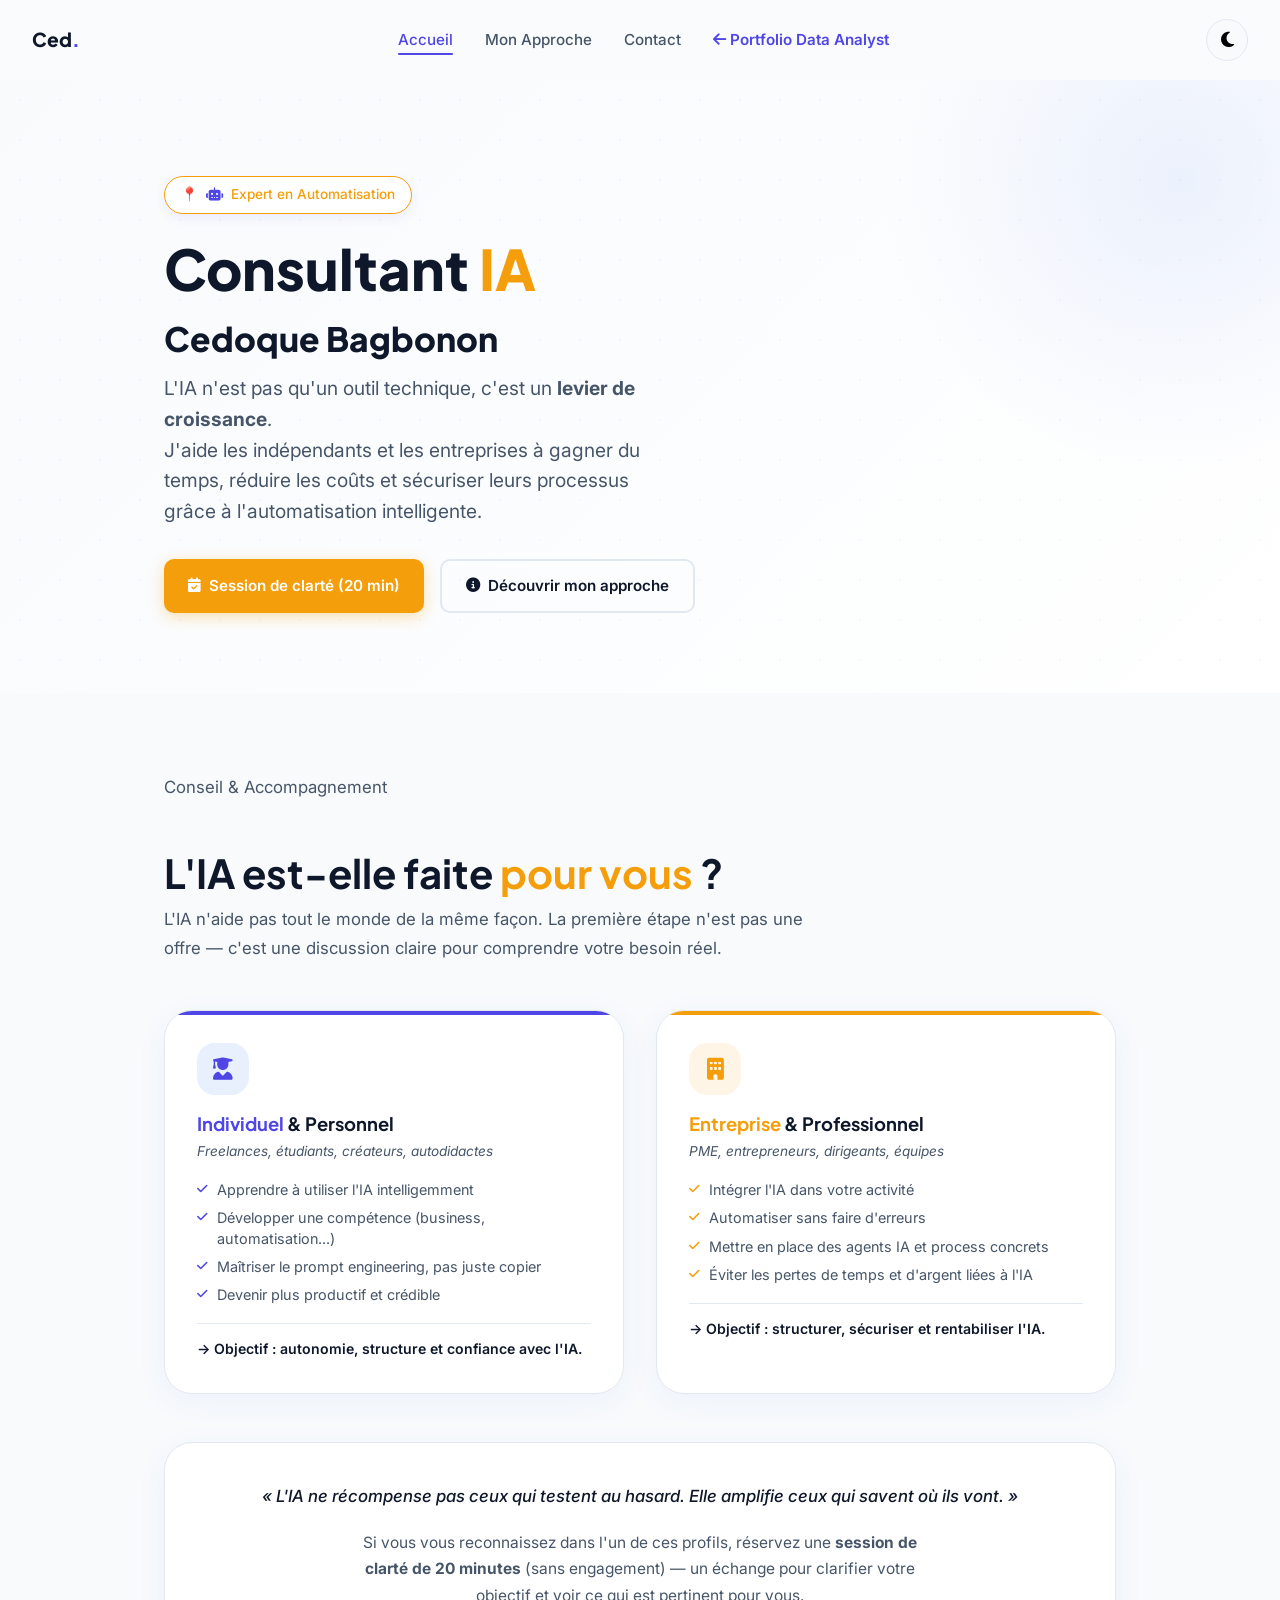
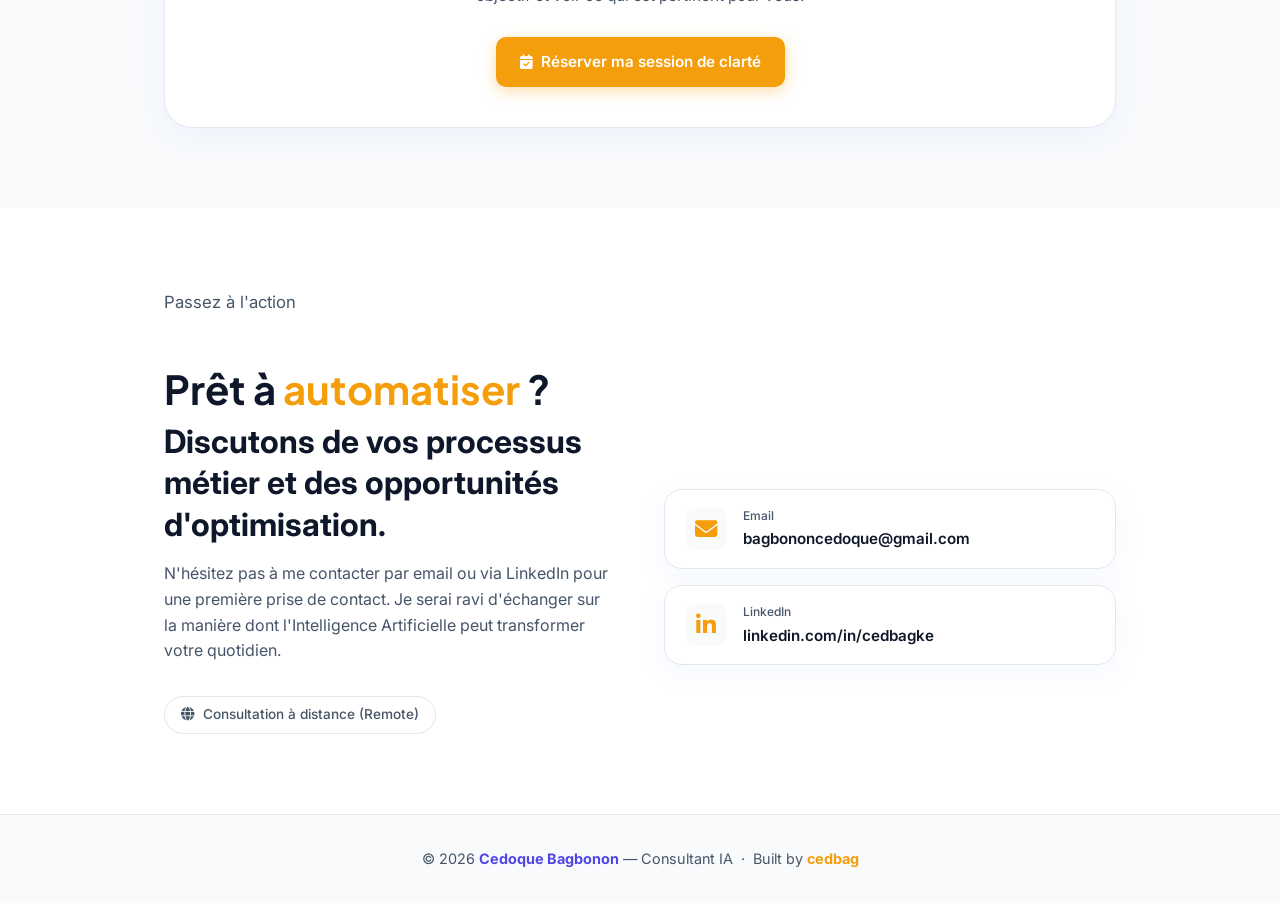
==== commit 6373c0ae: "style: UI/UX premium redesign with Light Theme by default" ====
--- a/consultant-ia.html
+++ b/consultant-ia.html
@@ -9,6 +9,9 @@
   <title>Consultant IA | Cedoque Bagbonon</title>
   <link rel="icon" type="image/svg+xml"
     href="data:image/svg+xml,%3Csvg xmlns='http://www.w3.org/2000/svg' viewBox='0 0 32 32'%3E%3Crect width='32' height='32' rx='8' fill='%23F59E0B'/%3E%3Ctext x='16' y='22' font-family='sans-serif' font-size='14' font-weight='700' text-anchor='middle' fill='white'%3ECB%3C/text%3E%3C/svg%3E">
+  <link rel="preconnect" href="https://fonts.googleapis.com">
+  <link rel="preconnect" href="https://fonts.gstatic.com" crossorigin>
+  <link href="https://fonts.googleapis.com/css2?family=Inter:wght@300;400;500;600;700&family=Plus+Jakarta+Sans:wght@500;600;700;800&display=swap" rel="stylesheet">
   <link rel="stylesheet" href="https://cdnjs.cloudflare.com/ajax/libs/font-awesome/6.5.0/css/all.min.css">
   <link href="https://assets.calendly.com/assets/external/widget.css" rel="stylesheet">
   <link rel="stylesheet" href="style.css">
--- a/style.css
+++ b/style.css
@@ -4,50 +4,60 @@
 =================================================== */
 
 /* --- Google Fonts --- */
-@import url('https://fonts.googleapis.com/css2?family=Outfit:wght@300;400;500;600;700;800&family=Inter:wght@300;400;500;600&display=swap');
+@import url('https://fonts.googleapis.com/css2?family=Inter:wght@300;400;500;600;700&family=Plus+Jakarta+Sans:wght@500;600;700;800&display=swap');
 
 /* --- CSS Variables (Mode Clair par défaut) --- */
 :root {
-  --bg-primary: #F8F9FC;
-  --bg-secondary: #ECEEF5;
+  --bg-primary: #FFFFFF;
+  --bg-secondary: #F8FAFC;
   --bg-card: #FFFFFF;
-  --accent-blue: #2563EB;
-  --accent-blue-light: #60A5FA;
+  --accent-blue: #4F46E5;
+  --accent-blue-light: #818CF8;
   --accent-amber: #F59E0B;
   --accent-amber-light: #FCD34D;
-  --text-primary: #1E293B;
-  --text-secondary: #64748B;
-  --text-inverse: #F8F9FC;
+  --gradient-primary: linear-gradient(135deg, #4F46E5, #06B6D4);
+  --text-primary: #0F172A;
+  --text-secondary: #475569;
+  --text-inverse: #FFFFFF;
   --border: #E2E8F0;
-  --shadow-sm: 0 2px 8px rgba(37, 99, 235, 0.07);
-  --shadow-md: 0 8px 32px rgba(37, 99, 235, 0.12);
-  --shadow-lg: 0 20px 60px rgba(37, 99, 235, 0.15);
-  --radius-sm: 8px;
-  --radius-md: 16px;
-  --radius-lg: 24px;
+  --shadow-sm: 0 4px 12px rgba(79, 70, 229, 0.08);
+  --shadow-md: 0 10px 40px rgba(79, 70, 229, 0.12);
+  --shadow-lg: 0 25px 70px rgba(79, 70, 229, 0.15);
+  --radius-sm: 10px;
+  --radius-md: 18px;
+  --radius-lg: 28px;
   --radius-full: 9999px;
   --transition: 0.3s cubic-bezier(0.4, 0, 0.2, 1);
-  --font-heading: 'Outfit', sans-serif;
+  --font-heading: 'Plus Jakarta Sans', sans-serif;
   --font-body: 'Inter', sans-serif;
-  --nav-height: 70px;
+  --nav-height: 80px;
 }
 
 /* --- Mode Sombre (Bleu Nuit) --- */
 [data-theme="dark"] {
-  --bg-primary: #0F1624;
-  --bg-secondary: #1A2540;
-  --bg-card: #1E2D4A;
-  --accent-blue: #3B82F6;
-  --accent-blue-light: #93C5FD;
+  --bg-primary: #0B1120;
+  --bg-secondary: #111827;
+  --bg-card: #1F2937;
+  --accent-blue: #6366F1;
+  --accent-blue-light: #A5B4FC;
   --accent-amber: #FBBF24;
   --accent-amber-light: #FDE68A;
-  --text-primary: #E2E8F0;
+  --gradient-primary: linear-gradient(135deg, #6366F1, #22D3EE);
+  --text-primary: #F8FAFC;
   --text-secondary: #94A3B8;
-  --text-inverse: #0F1624;
-  --border: #2D3F6B;
-  --shadow-sm: 0 2px 8px rgba(0, 0, 0, 0.3);
-  --shadow-md: 0 8px 32px rgba(0, 0, 0, 0.4);
-  --shadow-lg: 0 20px 60px rgba(0, 0, 0, 0.5);
+  --text-inverse: #0B1120;
+  --border: #334155;
+  --shadow-sm: 0 4px 12px rgba(0, 0, 0, 0.3);
+  --shadow-md: 0 10px 40px rgba(0, 0, 0, 0.4);
+  --shadow-lg: 0 25px 70px rgba(0, 0, 0, 0.5);
+}
+
+.text-gradient {
+  background: var(--gradient-primary);
+  -webkit-background-clip: text;
+  -webkit-text-fill-color: transparent;
+  background-clip: text;
+  color: transparent;
 }
 
 /* =============================================
@@ -509,15 +519,15 @@
 }
 
 .btn-primary {
-  background: var(--accent-blue);
+  background: var(--gradient-primary);
   color: white;
-  box-shadow: 0 4px 15px rgba(37, 99, 235, 0.3);
+  box-shadow: 0 4px 15px rgba(79, 70, 229, 0.4);
 }
 
 .btn-primary:hover {
-  background: #1D4ED8;
+  background: var(--gradient-primary);
   transform: translateY(-2px);
-  box-shadow: 0 8px 25px rgba(37, 99, 235, 0.4);
+  box-shadow: 0 8px 25px rgba(79, 70, 229, 0.6);
   color: white;
 }
 
@@ -610,17 +620,28 @@
 .hero-photo-wrapper {
   position: relative;
   flex-shrink: 0;
-  width: 240px;
-  height: 240px;
+  width: 260px;
+  height: 260px;
+}
+
+.hero-photo-wrapper::after {
+  content: '';
+  position: absolute;
+  inset: -20px;
+  background: var(--gradient-primary);
+  filter: blur(30px);
+  opacity: 0.3;
+  z-index: -1;
+  border-radius: 50%;
 }
 
 .hero-photo-ring {
   position: absolute;
-  inset: -10px;
+  inset: -6px;
   border-radius: 50%;
-  background: conic-gradient(var(--accent-amber), var(--accent-blue), var(--accent-amber));
-  animation: spin-ring 6s linear infinite;
-  opacity: 0.6;
+  background: var(--gradient-primary);
+  animation: spin-ring 8s linear infinite;
+  opacity: 0.8;
 }
 
 @keyframes spin-ring {
@@ -1963,15 +1984,47 @@
 ============================================== */
 .hero-metrics {
   display: flex;
-  gap: 2.5rem;
-  margin-top: 1.5rem;
-  margin-bottom: 2rem;
+  gap: 1.5rem;
+  margin-top: 2rem;
+  margin-bottom: 2.5rem;
   flex-wrap: wrap;
 }
 
 .metric-item {
   display: flex;
   flex-direction: column;
+  background: var(--bg-card);
+  padding: 1.5rem;
+  border-radius: var(--radius-md);
+  border: 1px solid rgba(255, 255, 255, 0.4);
+  box-shadow: var(--shadow-md);
+  -webkit-backdrop-filter: blur(10px);
+  backdrop-filter: blur(10px);
+  flex: 1;
+  min-width: 140px;
+  position: relative;
+  overflow: hidden;
+  transition: transform var(--transition), box-shadow var(--transition);
+}
+
+[data-theme="dark"] .metric-item {
+  background: rgba(30, 45, 74, 0.6);
+  border-color: var(--border);
+}
+
+.metric-item:hover {
+  transform: translateY(-5px);
+  box-shadow: var(--shadow-lg);
+}
+
+.metric-item::before {
+  content: '';
+  position: absolute;
+  top: 0;
+  left: 0;
+  width: 100%;
+  height: 4px;
+  background: var(--gradient-primary);
 }
 
 .metric-number {
@@ -1979,7 +2032,11 @@
   font-weight: 800;
   line-height: 1;
   color: var(--accent-blue);
-  margin-bottom: 0.4rem;
+  background: var(--gradient-primary);
+  -webkit-background-clip: text;
+  -webkit-text-fill-color: transparent;
+  background-clip: text;
+  margin-bottom: 0.5rem;
   letter-spacing: -1px;
 }
 
@@ -1992,18 +2049,21 @@
 }
 
 .skill-badge-flat {
-  background: var(--bg-primary);
+  background: var(--bg-card);
   border: 1px solid var(--border);
   color: var(--text-primary);
-  padding: 0.4rem 0.8rem;
-  border-radius: var(--radius-sm);
+  padding: 0.5rem 1rem;
+  border-radius: var(--radius-full);
   font-size: 0.85rem;
-  font-weight: 500;
+  font-weight: 600;
   transition: all var(--transition);
+  box-shadow: var(--shadow-sm);
 }
 
 .skill-badge-flat:hover {
-  border-color: var(--accent-blue);
-  background: rgba(37, 99, 235, 0.05);
+  border-color: var(--accent-blue-light);
+  background: rgba(79, 70, 229, 0.05);
   transform: translateY(-2px);
+  box-shadow: var(--shadow-md);
+  color: var(--accent-blue);
 }
